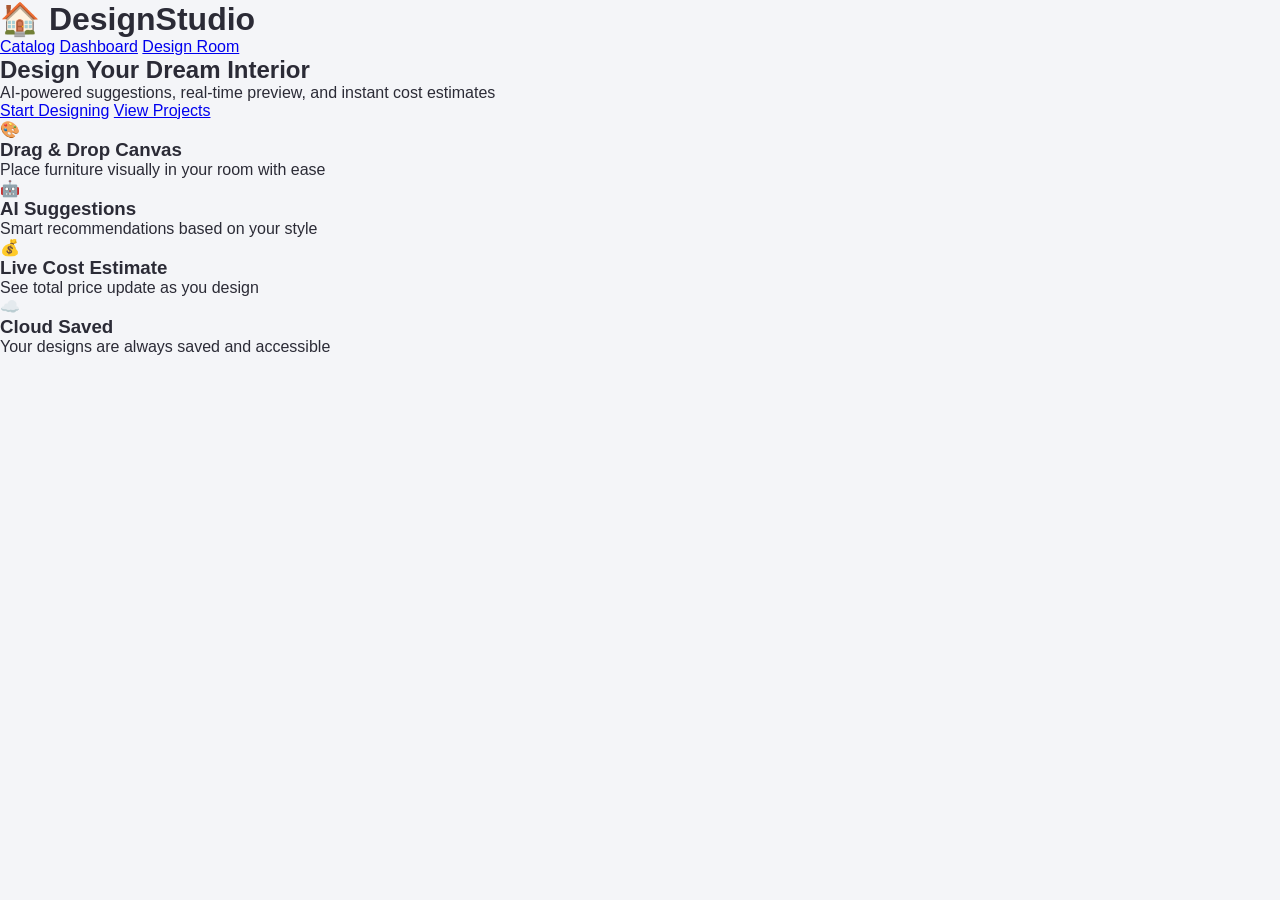
==== templates/index.html @ b5102d61 "Upload full upgraded interior design system" ====
<!DOCTYPE html>
<html lang="en">
<head>
  <meta charset="UTF-8"/>
  <title>Interior Design Platform</title>
  <link rel="stylesheet" href="/static/css/style.css"/>
</head>
<body>
  <header>
    <h1>🏠 DesignStudio</h1>
    <nav>
       <a href="/catalog">Catalog</a>
    <a href="/dashboard">Dashboard</a>
    <a href="/design">Design Room</a>
    </nav>
  </header>

  <div class="hero">
    <h2>Design Your Dream Interior</h2>
    <p>AI-powered suggestions, real-time preview, and instant cost estimates</p>
    <a href="/design" class="btn">Start Designing</a>
    <a href="/dashboard" class="btn btn-outline">View Projects</a>
  </div>

  <div class="features">
    <div class="feature-card">
      <div class="icon">🎨</div>
      <h3>Drag & Drop Canvas</h3>
      <p>Place furniture visually in your room with ease</p>
    </div>
    <div class="feature-card">
      <div class="icon">🤖</div>
      <h3>AI Suggestions</h3>
      <p>Smart recommendations based on your style</p>
    </div>
    <div class="feature-card">
      <div class="icon">💰</div>
      <h3>Live Cost Estimate</h3>
      <p>See total price update as you design</p>
    </div>
    <div class="feature-card">
      <div class="icon">☁️</div>
      <h3>Cloud Saved</h3>
      <p>Your designs are always saved and accessible</p>
    </div>
  </div>
</body>
</html>
---- static/css/style.css ----
/* Premium HomeForge Design System & Theme Stylesheet */

:root {
  /* Common variables */
  --transition-fast: 0.15s ease;
  --transition-normal: 0.25s cubic-bezier(0.4, 0, 0.2, 1);
  --border-radius-sm: 6px;
  --border-radius-md: 10px;
  --border-radius-lg: 16px;
  --font-family: 'Inter', -apple-system, BlinkMacSystemFont, "Segoe UI", Roboto, sans-serif;
  
  /* Light Theme tokens (Default) */
  --primary: #1a1a2e;
  --primary-hover: #0f0f1d;
  --accent: #e94560;
  --accent-hover: #ff6b81;
  --bg-app: #f4f5f8;
  --bg-panel: rgba(255, 255, 255, 0.85);
  --bg-panel-dark: rgba(240, 242, 245, 0.9);
  --border-color: rgba(0, 0, 0, 0.08);
  --text-main: #2b2b36;
  --text-secondary: #75758a;
  --shadow-main: 0 8px 32px rgba(0, 0, 0, 0.06);
  --glass-bg: rgba(255, 255, 255, 0.7);
  --glass-border: rgba(255, 255, 255, 0.4);
  --glass-blur: 15px;
}

body.theme-dark {
  /* Dark Theme tokens */
  --primary: #ffffff;
  --primary-hover: #e0e0e0;
  --accent: #ff6b81;
  --accent-hover: #ff8fa3;
  --bg-app: #0e0e12;
  --bg-panel: rgba(24, 24, 30, 0.85);
  --bg-panel-dark: rgba(16, 16, 20, 0.95);
  --border-color: rgba(255, 255, 255, 0.08);
  --text-main: #f5f5f7;
  --text-secondary: #9090a8;
  --shadow-main: 0 12px 40px rgba(0, 0, 0, 0.4);
  --glass-bg: rgba(20, 20, 25, 0.7);
  --glass-border: rgba(255, 255, 255, 0.05);
}

/* ── BASE ELEMENTS ── */
* {
  box-sizing: border-box;
  margin: 0;
  padding: 0;
}
body {
  font-family: var(--font-family);
  background-color: var(--bg-app);
  color: var(--text-main);
  height: 100vh;
  display: flex;
  flex-direction: column;
  overflow: hidden;
  transition: background-color 0.3s, color 0.3s;
}

/* Glassmorphism utility class */
.glass {
  background: var(--glass-bg);
  backdrop-filter: blur(var(--glass-blur));
  -webkit-backdrop-filter: blur(var(--glass-blur));
  border: 1px solid var(--glass-border);
  box-shadow: var(--shadow-main);
}
.glass-dark {
  background: var(--bg-panel-dark);
  border: 1px solid var(--border-color);
  border-radius: var(--border-radius-md);
  padding: 12px;
}

/* ── TOP NAV BAR ── */
.top-nav {
  height: 60px;
  background: var(--bg-panel);
  backdrop-filter: blur(10px);
  -webkit-backdrop-filter: blur(10px);
  border-bottom: 1px solid var(--border-color);
  display: flex;
  justify-content: space-between;
  align-items: center;
  padding: 0 24px;
  z-index: 1000;
  box-shadow: 0 2px 10px rgba(0,0,0,0.02);
}
.logo-area {
  display: flex;
  align-items: center;
  gap: 10px;
}
.logo-icon {
  font-size: 24px;
}
.logo-text {
  font-size: 18px;
  font-weight: 750;
  letter-spacing: -0.5px;
}
.badge {
  background: linear-gradient(135deg, var(--accent), #ff8fa3);
  color: white;
  font-size: 9px;
  padding: 2px 6px;
  border-radius: 20px;
  margin-left: 4px;
  font-weight: 700;
  vertical-align: middle;
}
.nav-actions {
  display: flex;
  align-items: center;
  gap: 8px;
}
.nav-divider {
  color: var(--border-color);
  margin: 0 4px;
}
.nav-btn {
  background: none;
  border: 1px solid var(--border-color);
  padding: 6px 12px;
  border-radius: var(--border-radius-sm);
  color: var(--text-main);
  font-size: 12px;
  font-weight: 600;
  cursor: pointer;
  transition: all var(--transition-fast);
}
.nav-btn:hover {
  background: var(--border-color);
  transform: translateY(-1px);
}
.ar-btn {
  background: linear-gradient(135deg, #0d47a1, #1e88e5);
  color: white;
  border: none;
}
.ar-btn:hover {
  background: #1565c0;
}
.vr-btn {
  background: linear-gradient(135deg, #4a148c, #7b1fa2);
  color: white;
  border: none;
}
.vr-btn:hover {
  background: #6a1b9a;
}
#save-indicator {
  font-size: 11px;
  color: #2e7d32;
  background: rgba(46, 125, 50, 0.08);
  padding: 4px 8px;
  border-radius: 12px;
  font-weight: 700;
  margin-right: 8px;
  opacity: 0.5;
  transition: opacity 0.3s;
}

/* ── LAYOUT & PAGE ── */
.design-page {
  flex: 1;
  display: flex;
  flex-direction: column;
  overflow: hidden;
}
.room-bar {
  height: 48px;
  display: flex;
  align-items: center;
  padding: 0 16px;
  gap: 8px;
  border-bottom: 1px solid var(--border-color);
}
.section-tag {
  font-size: 10px;
  font-weight: 800;
  color: var(--text-secondary);
  letter-spacing: 0.5px;
  margin-right: 4px;
}
.room-btn {
  background: none;
  border: none;
  padding: 6px 14px;
  border-radius: 20px;
  color: var(--text-secondary);
  font-size: 12px;
  font-weight: 600;
  cursor: pointer;
  transition: all var(--transition-fast);
}
.room-btn:hover {
  background: var(--border-color);
  color: var(--text-main);
}
.room-btn.active {
  background: var(--accent);
  color: white !important;
}
.design-body {
  flex: 1;
  display: flex;
  overflow: hidden;
}

/* ── SIDE PANELS (LEFT & RIGHT) ── */
.left-panel, .right-panel {
  width: 280px;
  display: flex;
  flex-direction: column;
  border-right: 1px solid var(--border-color);
  overflow-y: auto;
  transition: background-color 0.3s;
}
.right-panel {
  border-right: none;
  border-left: 1px solid var(--border-color);
}
.panel-header {
  padding: 16px;
  font-size: 13px;
  font-weight: 800;
  color: var(--text-main);
  text-transform: uppercase;
  letter-spacing: 0.5px;
  border-bottom: 1px solid var(--border-color);
}

/* Accordion elements */
.accordion-item {
  border-bottom: 1px solid var(--border-color);
}
.accordion-header {
  padding: 14px 16px;
  display: flex;
  justify-content: space-between;
  align-items: center;
  font-size: 13px;
  font-weight: 700;
  cursor: pointer;
  user-select: none;
  transition: background var(--transition-fast);
}
.accordion-header:hover {
  background: rgba(0,0,0,0.02);
}
.chevron {
  font-size: 9px;
  color: var(--text-secondary);
  transition: transform var(--transition-normal);
}
.accordion-content {
  display: none;
  padding: 14px;
  max-height: 400px;
  overflow-y: auto;
}
.accordion-content label {
  font-size: 10px;
  font-weight: 800;
  text-transform: uppercase;
  color: var(--text-secondary);
  display: block;
  margin-bottom: 4px;
  margin-top: 8px;
}
.accordion-content select, .accordion-content input[type="text"] {
  width: 100%;
  padding: 8px 10px;
  border-radius: var(--border-radius-sm);
  border: 1px solid var(--border-color);
  background: var(--bg-panel);
  color: var(--text-main);
  font-size: 12px;
  outline: none;
  margin-bottom: 8px;
  box-sizing: border-box;
  transition: border-color var(--transition-fast);
}
.accordion-content select:focus, .accordion-content input[type="text"]:focus {
  border-color: var(--accent);
}
.accordion-content input[type="color"] {
  border: 1px solid var(--border-color);
  border-radius: 4px;
  cursor: pointer;
  background: none;
  padding: 0;
  width: 44px;
  height: 24px;
}
.accordion-content input[type="range"] {
  flex: 1;
  cursor: pointer;
}
.accordion-item.active .accordion-content {
  display: block;
}

/* ── FURNITURE CATALOG ── */
.catalog-filters {
  display: flex;
  flex-direction: column;
  gap: 8px;
  margin-bottom: 12px;
}
.catalog-filters input, .catalog-filters select, .ai-controls-card select {
  width: 100%;
  padding: 8px 12px;
  border-radius: var(--border-radius-sm);
  border: 1px solid var(--border-color);
  background: var(--bg-panel);
  color: var(--text-main);
  font-size: 12px;
  outline: none;
  transition: border-color var(--transition-fast);
}
.catalog-filters input:focus, .catalog-filters select:focus {
  border-color: var(--accent);
}
.furniture-list {
  display: flex;
  flex-direction: column;
  gap: 8px;
}
.furniture-card {
  background: var(--bg-panel);
  border: 1px solid var(--border-color);
  border-radius: var(--border-radius-md);
  padding: 10px;
  display: flex;
  align-items: center;
  gap: 12px;
  cursor: grab;
  transition: all var(--transition-fast);
  user-select: none;
}
.furniture-card:hover {
  transform: translateY(-1.5px);
  border-color: var(--accent);
  box-shadow: 0 4px 12px rgba(0,0,0,0.04);
}
.card-icon {
  font-size: 26px;
  width: 44px;
  height: 44px;
  background: var(--border-color);
  border-radius: var(--border-radius-sm);
  display: flex;
  align-items: center;
  justify-content: center;
}
.card-info {
  flex: 1;
}
.card-name {
  font-size: 12px;
  font-weight: 700;
  color: var(--text-main);
}
.card-meta {
  font-size: 10px;
  color: var(--text-secondary);
  margin-top: 2px;
}
.card-price {
  font-size: 11px;
  font-weight: 700;
  color: #2e7d32;
  margin-top: 2px;
}
.add-card-btn {
  background: none;
  border: none;
  font-size: 18px;
  color: var(--text-secondary);
  cursor: pointer;
  padding: 4px;
  transition: color var(--transition-fast);
}
.add-card-btn:hover {
  color: var(--accent);
}

/* ── PBR MATERIALS PANEL ── */
.materials-group label {
  font-size: 10px;
  font-weight: 800;
  text-transform: uppercase;
  color: var(--text-secondary);
  display: block;
  margin-bottom: 6px;
}
.material-grid {
  display: grid;
  grid-template-columns: repeat(3, 1fr);
  gap: 8px;
  margin-bottom: 12px;
}
.material-card {
  border: 1px solid var(--border-color);
  border-radius: var(--border-radius-sm);
  padding: 6px;
  text-align: center;
  cursor: pointer;
  transition: all var(--transition-fast);
}
.material-card:hover {
  border-color: var(--accent);
  transform: scale(1.02);
}
.mat-preview {
  width: 100%;
  height: 44px;
  border-radius: 4px;
  margin-bottom: 4px;
  background-size: cover;
  background-position: center;
}
.material-card span {
  font-size: 10px;
  font-weight: 700;
  color: var(--text-main);
}

/* Procedural texture placeholders for PBR preview cards */
.wood-bg { background-color: #b58a58; background-image: linear-gradient(90deg, #9e7343 25%, transparent 25%); }
.marble-bg { background-color: #fafafa; background-image: radial-gradient(circle, #e0e0e0 10%, transparent 10%); }
.concrete-bg { background-color: #9e9e9e; }
.brick-bg { background-color: #b71c1c; background-image: linear-gradient(0deg, #cfd8dc 5%, transparent 5%); }
.tiles-bg { background-color: #e0f7fa; background-image: linear-gradient(90deg, #ffffff 4%, transparent 4%); }

/* Color pickers */
.color-picker-palette {
  display: flex;
  gap: 6px;
  align-items: center;
}
.color-swatch {
  width: 24px;
  height: 24px;
  border-radius: 50%;
  cursor: pointer;
  border: 1px solid var(--border-color);
  transition: transform var(--transition-fast);
}
.color-swatch:hover {
  transform: scale(1.15);
}
#custom-wall-color {
  width: 28px;
  height: 28px;
  border-radius: 50%;
  border: none;
  cursor: pointer;
}

/* Uploader Section */
.upload-section {
  padding: 16px;
  margin-top: auto;
  border-top: 1px solid var(--border-color);
}
.upload-btn {
  display: block;
  text-align: center;
  background: var(--accent);
  color: white;
  padding: 8px 12px;
  border-radius: var(--border-radius-sm);
  font-size: 11px;
  font-weight: 700;
  cursor: pointer;
  margin-top: 8px;
}
.upload-btn:hover {
  background: var(--accent-hover);
}
#blueprint-upload {
  display: none;
}

/* ── MIDDLE CANVAS & TOOLBARS ── */
.canvas-area {
  flex: 1;
  position: relative;
  display: flex;
  flex-direction: column;
  align-items: center;
  justify-content: center;
  background: var(--bg-app);
}
.canvas-toolbar {
  position: absolute;
  top: 12px;
  left: 12px;
  right: 12px;
  height: 38px;
  border-radius: var(--border-radius-sm);
  padding: 0 16px;
  display: flex;
  align-items: center;
  font-size: 11px;
  z-index: 10;
  box-shadow: 0 2px 12px rgba(0,0,0,0.03);
}
.bar-divider {
  color: var(--text-secondary);
  margin: 0 8px;
}

/* Floating WebGL controls */
.viewer-controls {
  position: absolute;
  bottom: 40px;
  left: 50%;
  transform: translateX(-50%);
  display: flex;
  align-items: center;
  gap: 8px;
  padding: 6px 14px;
  border-radius: 30px;
  z-index: 10;
}
.control-btn {
  background: none;
  border: none;
  font-size: 14px;
  cursor: pointer;
  padding: 6px 10px;
  border-radius: 50%;
  color: var(--text-main);
  transition: all var(--transition-fast);
}
.control-btn:hover {
  background: var(--border-color);
  transform: scale(1.1);
}
.control-divider {
  color: var(--border-color);
  margin: 0 4px;
}

/* Viewports */
#room-canvas, #three-container {
  display: block;
  border: 1px solid var(--border-color);
  box-shadow: 0 10px 30px rgba(0,0,0,0.05);
}
#three-container canvas {
  display: block;
}
.canvas-hint {
  position: absolute;
  bottom: 12px;
  font-size: 10px;
  color: var(--text-secondary);
}

/* Calibration Banner */
#calibration-banner {
  position: absolute;
  top: 58px;
  left: 50%;
  transform: translateX(-50%);
  background: var(--accent);
  color: white;
  padding: 8px 16px;
  border-radius: 20px;
  font-size: 11px;
  font-weight: 700;
  z-index: 100;
  box-shadow: var(--shadow-main);
  display: flex;
  align-items: center;
  gap: 10px;
}
#calibration-banner button {
  background: rgba(255,255,255,0.2);
  border: none;
  color: white;
  padding: 2px 8px;
  border-radius: 12px;
  cursor: pointer;
  font-size: 10px;
}

/* ── RIGHT PANEL (AI + VALUATION) ── */
.ai-controls-card {
  margin: 14px;
  border-radius: var(--border-radius-md);
  padding: 14px;
  display: flex;
  flex-direction: column;
  gap: 10px;
}
.ai-controls-card label {
  font-size: 10px;
  font-weight: 800;
  color: var(--text-secondary);
  text-transform: uppercase;
}
.ai-action-btn {
  background: linear-gradient(135deg, var(--accent), #ff6b81);
  color: white;
  border: none;
  padding: 10px;
  border-radius: var(--border-radius-sm);
  font-size: 11px;
  font-weight: 700;
  cursor: pointer;
  transition: transform var(--transition-fast);
  margin-top: 6px;
}
.ai-action-btn:hover {
  transform: translateY(-1px);
  box-shadow: 0 4px 12px rgba(233, 69, 96, 0.3);
}
.cost-section {
  margin: 14px;
  border-radius: var(--border-radius-md);
  padding: 14px;
}
.total-box {
  background: linear-gradient(135deg, rgba(46, 125, 50, 0.1), rgba(76, 175, 80, 0.15));
  border: 1px dashed rgba(46,125,50,0.3);
  border-radius: var(--border-radius-sm);
  padding: 12px;
  text-align: center;
  margin-bottom: 12px;
}
.total-label {
  font-size: 9px;
  font-weight: 800;
  color: var(--text-secondary);
  letter-spacing: 0.5px;
}
.amount {
  font-size: 26px;
  font-weight: 800;
  color: #2e7d32;
  margin-top: 4px;
}
.cost-row {
  display: flex;
  justify-content: space-between;
  font-size: 11px;
  color: var(--text-secondary);
  margin-bottom: 12px;
}
.cost-row strong {
  color: var(--text-main);
}
.quote-btn {
  width: 100%;
  background: none;
  border: 1px solid var(--border-color);
  padding: 8px;
  font-size: 11px;
  font-weight: 700;
  color: var(--text-main);
  cursor: pointer;
  border-radius: var(--border-radius-sm);
  transition: all var(--transition-fast);
}
.quote-btn:hover {
  background: var(--border-color);
}

/* ── MOCK XR / PHONE & WALK CONTROLS ── */
#ar-overlay-frame {
  position: fixed;
  top: 0; left: 0; width: 100vw; height: 100vh;
  background: rgba(0, 0, 0, 0.65);
  backdrop-filter: blur(8px);
  z-index: 2000;
  display: flex;
  align-items: center;
  justify-content: center;
}
.ar-phone-shell {
  width: 320px;
  height: 640px;
  background: #212121;
  border-radius: 40px;
  border: 10px solid #424242;
  padding: 10px;
  box-shadow: 0 25px 50px rgba(0,0,0,0.6);
  position: relative;
}
.ar-phone-screen {
  width: 100%;
  height: 100%;
  background: #000;
  border-radius: 28px;
  overflow: hidden;
  position: relative;
}
.ar-feed-grid {
  position: absolute;
  top: 0; left: 0; width: 100%; height: 100%;
  background-image: linear-gradient(rgba(255,255,255,0.05) 1px, transparent 1px),
                    linear-gradient(90deg, rgba(255,255,255,0.05) 1px, transparent 1px);
  background-size: 20px 20px;
  pointer-events: none;
  z-index: 5;
}
.ar-sim-indicator {
  position: absolute;
  top: 15px; left: 50%; transform: translateX(-50%);
  background: rgba(0,0,0,0.6);
  color: #66bb6a;
  font-size: 8px;
  text-transform: uppercase;
  font-weight: 800;
  padding: 4px 10px;
  border-radius: 12px;
  letter-spacing: 0.5px;
  z-index: 10;
}
.ar-instructions {
  position: absolute;
  bottom: 15px; left: 12px; right: 12px;
  background: rgba(0,0,0,0.7);
  color: white;
  font-size: 10px;
  padding: 8px;
  border-radius: 12px;
  text-align: center;
  z-index: 10;
}
.ar-instructions button {
  background: var(--accent);
  color: white;
  border: none;
  padding: 4px 10px;
  border-radius: 8px;
  font-size: 9px;
  cursor: pointer;
  margin-top: 6px;
  font-weight: 700;
}

#vr-hud-overlay {
  position: fixed;
  bottom: 30px; left: 30px;
  z-index: 1000;
}
.vr-hud-card {
  background: rgba(0, 0, 0, 0.75);
  border: 1px solid rgba(255,255,255,0.1);
  color: white;
  padding: 18px;
  border-radius: var(--border-radius-md);
  box-shadow: var(--shadow-main);
  max-width: 250px;
}
.vr-hud-card h3 { font-size: 13px; margin-bottom: 6px; color: var(--accent); text-transform: uppercase; letter-spacing: 0.5px; }
.vr-hud-card p { font-size: 10px; color: #ccc; margin-bottom: 4px; }
.vr-hud-card button {
  background: var(--accent);
  border: none;
  color: white;
  padding: 6px 12px;
  border-radius: var(--border-radius-sm);
  cursor: pointer;
  font-size: 10px;
  font-weight: 750;
  margin-top: 10px;
  width: 100%;
}

/* ── TOAST NOTIFICATIONS ── */
.toast-notification {
  position: fixed;
  top: -60px;
  left: 50%;
  transform: translateX(-50%);
  background: rgba(255, 255, 255, 0.95);
  backdrop-filter: blur(8px);
  border: 1px solid var(--border-color);
  box-shadow: 0 8px 30px rgba(0,0,0,0.15);
  color: #222;
  padding: 10px 24px;
  border-radius: 30px;
  font-size: 12px;
  font-weight: 700;
  z-index: 3000;
  transition: top var(--transition-normal);
  display: flex;
  align-items: center;
  gap: 8px;
}
body.theme-dark .toast-notification {
  background: rgba(30, 30, 40, 0.95);
  color: #fff;
}
.toast-notification.visible {
  top: 24px;
}

/* ── STEP WORKFLOW NAVIGATION INDICATORS ── */
.step-indicator-bar {
  display: flex;
  align-items: center;
  justify-content: center;
  gap: 16px;
  padding: 12px 24px;
  background: rgba(255, 255, 255, 0.85);
  backdrop-filter: blur(16px);
  border-bottom: 1px solid var(--border-color);
  z-index: 101;
  position: relative;
}
body.theme-dark .step-indicator-bar {
  background: rgba(18, 18, 24, 0.85);
}
.step-item {
  display: flex;
  align-items: center;
  gap: 8px;
  font-weight: 750;
  font-size: 13px;
  color: var(--text-secondary);
  cursor: pointer;
  transition: all var(--transition-fast);
  padding: 6px 14px;
  border-radius: 20px;
}
.step-item:hover {
  color: var(--accent);
  background: rgba(0, 180, 255, 0.05);
}
.step-item.active {
  color: var(--accent);
  background: rgba(0, 180, 255, 0.1);
}
.step-number {
  width: 22px;
  height: 22px;
  border-radius: 50%;
  background: var(--border-color);
  color: var(--text-main);
  font-size: 10px;
  display: inline-flex;
  align-items: center;
  justify-content: center;
  font-weight: 800;
  transition: all var(--transition-fast);
}
.step-item.active .step-number {
  background: var(--accent);
  color: white;
}
.step-line {
  width: 50px;
  height: 2px;
  background: var(--border-color);
  border-radius: 1px;
}

/* ── FLOATING VERTICAL BLUEPRINT CONTROLS ── */
.editing-controls {
  position: absolute;
  top: 70px;
  left: 20px;
  display: flex;
  flex-direction: column;
  gap: 8px;
  padding: 8px;
  border-radius: 12px;
  z-index: 100;
  background: rgba(255, 255, 255, 0.85);
  backdrop-filter: blur(12px);
  border: 1px solid var(--border-color);
}
body.theme-dark .editing-controls {
  background: rgba(30, 30, 42, 0.85);
}
.tool-btn {
  width: 38px;
  height: 38px;
  border-radius: 8px;
  border: 1px solid var(--border-color);
  background: var(--bg-card);
  cursor: pointer;
  font-size: 18px;
  display: flex;
  align-items: center;
  justify-content: center;
  transition: all var(--transition-fast);
}
.tool-btn:hover {
  border-color: var(--accent);
  transform: scale(1.05);
}
.tool-btn.active {
  background: var(--accent) !important;
  color: white !important;
  border-color: var(--accent);
  box-shadow: 0 4px 10px rgba(0, 180, 255, 0.35);
}

/* ── PROPERTIES PANEL STYLING ── */
#properties-panel-content {
  display: flex;
  flex-direction: column;
  gap: 12px;
}
#properties-panel-content label {
  font-size: 10px;
  font-weight: 800;
  color: var(--text-secondary);
  text-transform: uppercase;
  margin-bottom: 2px;
  display: block;
}
#properties-panel-content input[type="text"], 
#properties-panel-content select {
  width: 100%;
  padding: 8px 10px;
  border-radius: 6px;
  border: 1px solid var(--border-color);
  background: var(--bg-card);
  color: var(--text-main);
  font-size: 12px;
  outline: none;
  transition: border-color var(--transition-fast);
}
#properties-panel-content input[type="text"]:focus,
#properties-panel-content select:focus {
  border-color: var(--accent);
}
#properties-panel-content input[type="range"] {
  -webkit-appearance: none;
  width: 100%;
  height: 6px;
  border-radius: 3px;
  background: var(--border-color);
  outline: none;
  margin: 6px 0;
}
#properties-panel-content input[type="range"]::-webkit-slider-thumb {
  -webkit-appearance: none;
  appearance: none;
  width: 16px;
  height: 16px;
  border-radius: 50%;
  background: var(--accent);
  cursor: pointer;
  box-shadow: 0 2px 5px rgba(0,0,0,0.15);
  transition: transform var(--transition-fast);
}
#properties-panel-content input[type="range"]::-webkit-slider-thumb:hover {
  transform: scale(1.15);
}
.prop-row {
  display: flex;
  justify-content: space-between;
  align-items: center;
  font-size: 12px;
}
.prop-value {
  font-weight: 700;
  color: var(--accent);
}
.prop-btn-danger {
  width: 100%;
  background: #c62828;
  color: white;
  border: none;
  border-radius: 6px;
  padding: 8px;
  font-weight: 700;
  font-size: 12px;
  cursor: pointer;
  transition: background var(--transition-fast);
  margin-top: 6px;
}
.prop-btn-danger:hover {
  background: #b71c1c;
}
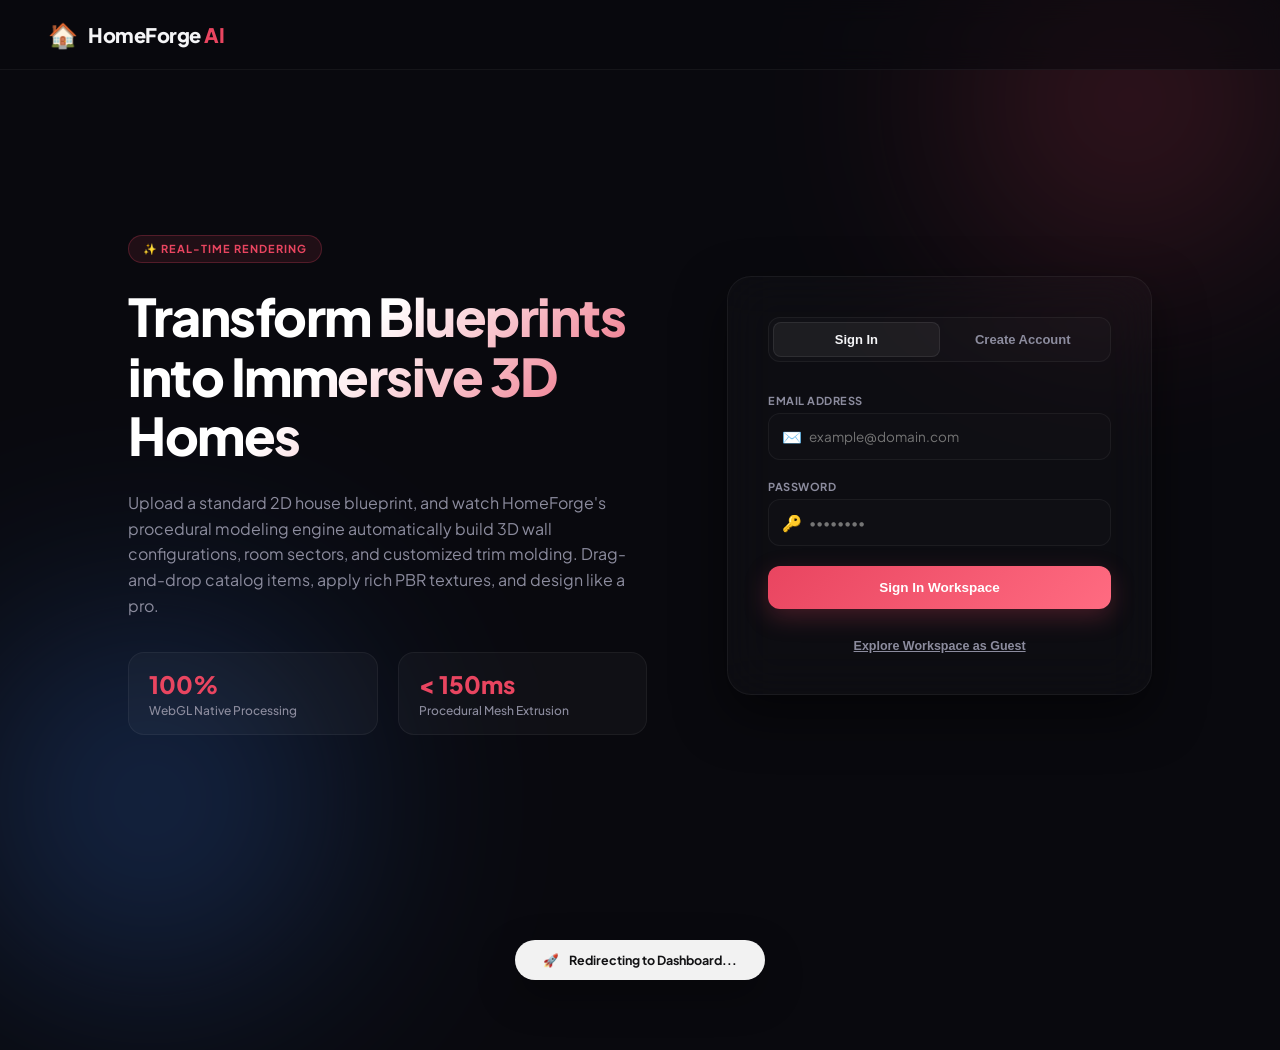
==== commit 41fcb0f7: "Build premium Landing Page, Interactive Projects Dashboard, Sourcing Catalog with 3D WebGL Inspector" ====
--- a/templates/index.html
+++ b/templates/index.html
@@ -2,48 +2,553 @@
 <html lang="en">
 <head>
   <meta charset="UTF-8"/>
-  <title>Interior Design Platform</title>
-  <link rel="stylesheet" href="/static/css/style.css"/>
+  <meta name="viewport" content="width=device-width, initial-scale=1.0"/>
+  <title>DesignStudio - Premium AI Interior Designer</title>
+  <link rel="preconnect" href="https://fonts.googleapis.com">
+  <link rel="preconnect" href="https://fonts.gstatic.com" crossorigin>
+  <link href="https://fonts.googleapis.com/css2?family=Plus+Jakarta+Sans:wght@300;400;500;600;700;800&display=swap" rel="stylesheet">
+  <style>
+    :root {
+      --primary-dark: #09090e;
+      --secondary-dark: #121224;
+      --accent: #e94560;
+      --accent-hover: #ff6b81;
+      --text-main: #f5f5f7;
+      --text-muted: #8c8c9e;
+      --glass-bg: rgba(255, 255, 255, 0.03);
+      --glass-border: rgba(255, 255, 255, 0.05);
+      --glass-blur: 24px;
+      --shadow-premium: 0 20px 50px rgba(0, 0, 0, 0.5);
+      --font: 'Plus Jakarta Sans', -apple-system, BlinkMacSystemFont, sans-serif;
+    }
+
+    * {
+      box-sizing: border-box;
+      margin: 0;
+      padding: 0;
+    }
+
+    body {
+      font-family: var(--font);
+      background-color: var(--primary-dark);
+      color: var(--text-main);
+      min-height: 100vh;
+      overflow-x: hidden;
+      display: flex;
+      flex-direction: column;
+      position: relative;
+    }
+
+    /* Animated Ambient Lights */
+    .ambient-light {
+      position: absolute;
+      border-radius: 50%;
+      filter: blur(120px);
+      z-index: 0;
+      pointer-events: none;
+      opacity: 0.45;
+      animation: float-glow 8s infinite alternate ease-in-out;
+    }
+    .ambient-light-1 {
+      width: 400px;
+      height: 400px;
+      background: radial-gradient(circle, var(--accent) 0%, transparent 70%);
+      top: -100px;
+      right: -50px;
+    }
+    .ambient-light-2 {
+      width: 500px;
+      height: 500px;
+      background: radial-gradient(circle, #3b82f6 0%, transparent 70%);
+      bottom: -150px;
+      left: -100px;
+      animation-delay: -3s;
+    }
+
+    @keyframes float-glow {
+      0% { transform: translateY(0) scale(1); opacity: 0.4; }
+      100% { transform: translateY(30px) scale(1.1); opacity: 0.55; }
+    }
+
+    /* NAV HEADER */
+    header {
+      height: 70px;
+      padding: 0 48px;
+      display: flex;
+      justify-content: space-between;
+      align-items: center;
+      border-bottom: 1px solid var(--glass-border);
+      background: rgba(9, 9, 14, 0.6);
+      backdrop-filter: blur(12px);
+      z-index: 10;
+      position: relative;
+    }
+    .logo {
+      display: flex;
+      align-items: center;
+      gap: 10px;
+      text-decoration: none;
+      color: var(--text-main);
+    }
+    .logo span {
+      font-size: 24px;
+    }
+    .logo h1 {
+      font-size: 20px;
+      font-weight: 800;
+      letter-spacing: -0.5px;
+    }
+    .logo h1 span {
+      color: var(--accent);
+      font-size: inherit;
+    }
+
+    /* MAIN CONTAINER */
+    .portal-container {
+      flex: 1;
+      display: grid;
+      grid-template-columns: 1.1fr 0.9fr;
+      align-items: center;
+      padding: 40px 10%;
+      gap: 80px;
+      z-index: 5;
+      position: relative;
+    }
+
+    @media (max-width: 1024px) {
+      .portal-container {
+        grid-template-columns: 1fr;
+        padding: 40px 5%;
+        gap: 40px;
+      }
+      header {
+        padding: 0 24px;
+      }
+    }
+
+    /* HERO INFO */
+    .hero-info {
+      display: flex;
+      flex-direction: column;
+      gap: 24px;
+    }
+    .badge {
+      background: rgba(233, 69, 96, 0.1);
+      border: 1px solid rgba(233, 69, 96, 0.25);
+      color: var(--accent);
+      padding: 6px 14px;
+      border-radius: 30px;
+      font-size: 11px;
+      font-weight: 700;
+      width: fit-content;
+      text-transform: uppercase;
+      letter-spacing: 1px;
+      animation: pulse 2s infinite;
+    }
+    .hero-info h2 {
+      font-size: 52px;
+      font-weight: 800;
+      line-height: 1.15;
+      letter-spacing: -1.5px;
+      background: linear-gradient(135deg, #fff 40%, var(--accent) 100%);
+      -webkit-background-clip: text;
+      -webkit-text-fill-color: transparent;
+    }
+    .hero-info p {
+      font-size: 16px;
+      color: var(--text-muted);
+      line-height: 1.6;
+    }
+
+    /* Stats Grid */
+    .stats-grid {
+      display: grid;
+      grid-template-columns: 1fr 1fr;
+      gap: 20px;
+      margin-top: 10px;
+    }
+    .stat-card {
+      background: var(--glass-bg);
+      border: 1px solid var(--glass-border);
+      border-radius: 16px;
+      padding: 16px 20px;
+      transition: border-color 0.3s;
+    }
+    .stat-card:hover {
+      border-color: rgba(255, 255, 255, 0.1);
+    }
+    .stat-num {
+      font-size: 24px;
+      font-weight: 800;
+      color: var(--accent);
+    }
+    .stat-lbl {
+      font-size: 12px;
+      color: var(--text-muted);
+      margin-top: 4px;
+      font-weight: 500;
+    }
+
+    /* LOGIN CARD */
+    .auth-card {
+      background: rgba(255, 255, 255, 0.02);
+      border: 1px solid var(--glass-border);
+      border-radius: 24px;
+      padding: 40px;
+      backdrop-filter: blur(var(--glass-blur));
+      -webkit-backdrop-filter: blur(var(--glass-blur));
+      box-shadow: var(--shadow-premium);
+      position: relative;
+      overflow: hidden;
+    }
+
+    /* Switch Tabs */
+    .tabs-header {
+      display: flex;
+      position: relative;
+      background: rgba(255,255,255,0.02);
+      border: 1px solid var(--glass-border);
+      border-radius: 12px;
+      padding: 4px;
+      margin-bottom: 32px;
+    }
+    .tab-btn {
+      flex: 1;
+      background: none;
+      border: none;
+      color: var(--text-muted);
+      padding: 10px;
+      font-size: 13px;
+      font-weight: 700;
+      cursor: pointer;
+      z-index: 2;
+      transition: color 0.3s;
+    }
+    .tab-btn.active {
+      color: var(--text-main);
+    }
+    .tab-indicator {
+      position: absolute;
+      top: 4px;
+      bottom: 4px;
+      left: 4px;
+      width: calc(50% - 4px);
+      background: rgba(255, 255, 255, 0.05);
+      border: 1px solid rgba(255, 255, 255, 0.08);
+      border-radius: 8px;
+      z-index: 1;
+      transition: transform 0.3s cubic-bezier(0.4, 0, 0.2, 1);
+    }
+
+    /* Form Styles */
+    form {
+      display: flex;
+      flex-direction: column;
+      gap: 20px;
+    }
+    .form-group {
+      display: flex;
+      flex-direction: column;
+      gap: 6px;
+      position: relative;
+    }
+    .form-group label {
+      font-size: 11px;
+      font-weight: 700;
+      color: var(--text-muted);
+      text-transform: uppercase;
+      letter-spacing: 0.5px;
+    }
+    .input-wrapper {
+      position: relative;
+    }
+    .input-wrapper span {
+      position: absolute;
+      left: 14px;
+      top: 50%;
+      transform: translateY(-50%);
+      font-size: 16px;
+      color: var(--text-muted);
+      pointer-events: none;
+      transition: color 0.3s;
+    }
+    form input {
+      width: 100%;
+      padding: 14px 16px 14px 40px;
+      border-radius: 12px;
+      border: 1px solid var(--glass-border);
+      background: rgba(255,255,255,0.01);
+      color: var(--text-main);
+      font-size: 13.5px;
+      outline: none;
+      font-family: inherit;
+      transition: all 0.3s;
+    }
+    form input:focus {
+      border-color: var(--accent);
+      background: rgba(255,255,255,0.03);
+      box-shadow: 0 0 15px rgba(233, 69, 96, 0.15);
+    }
+    form input:focus + span {
+      color: var(--accent);
+    }
+    
+    .error-msg {
+      font-size: 11px;
+      color: #ff4a6b;
+      margin-top: 4px;
+      display: none;
+    }
+
+    .btn-submit {
+      background: linear-gradient(135deg, var(--accent), #ff6b81);
+      border: none;
+      padding: 14px;
+      border-radius: 12px;
+      color: white;
+      font-weight: 750;
+      font-size: 13.5px;
+      cursor: pointer;
+      transition: all 0.3s;
+      display: flex;
+      align-items: center;
+      justify-content: center;
+      gap: 10px;
+      box-shadow: 0 8px 24px rgba(233, 69, 96, 0.25);
+    }
+    .btn-submit:hover {
+      transform: translateY(-1.5px);
+      box-shadow: 0 12px 30px rgba(233, 69, 96, 0.35);
+    }
+
+    /* Guest Option */
+    .guest-option {
+      text-align: center;
+      margin-top: 24px;
+    }
+    .guest-link {
+      background: none;
+      border: none;
+      color: var(--text-muted);
+      font-size: 12.5px;
+      font-weight: 600;
+      cursor: pointer;
+      text-decoration: underline;
+      transition: color 0.3s;
+    }
+    .guest-link:hover {
+      color: var(--text-main);
+    }
+
+    /* Toast Alert */
+    .toast {
+      position: fixed;
+      bottom: -80px;
+      left: 50%;
+      transform: translateX(-50%);
+      background: rgba(255, 255, 255, 0.95);
+      color: #121214;
+      padding: 12px 28px;
+      border-radius: 30px;
+      font-size: 12.5px;
+      font-weight: 700;
+      box-shadow: 0 15px 40px rgba(0,0,0,0.3);
+      z-index: 1000;
+      transition: bottom 0.4s cubic-bezier(0.175, 0.885, 0.32, 1.275);
+      display: flex;
+      align-items: center;
+      gap: 10px;
+    }
+    .toast.show {
+      bottom: 40px;
+    }
+
+    /* Loading Spinner */
+    .spinner {
+      width: 18px;
+      height: 18px;
+      border: 3px solid rgba(255,255,255,0.3);
+      border-radius: 50%;
+      border-top-color: white;
+      animation: spin 0.8s infinite linear;
+      display: none;
+    }
+    @keyframes spin {
+      100% { transform: rotate(360deg); }
+    }
+    @keyframes pulse {
+      0% { transform: scale(1); }
+      50% { transform: scale(1.03); }
+      100% { transform: scale(1); }
+    }
+  </style>
 </head>
 <body>
+  <!-- Floating background lights -->
+  <div class="ambient-light ambient-light-1"></div>
+  <div class="ambient-light ambient-light-2"></div>
+
+  <!-- Header -->
   <header>
-    <h1>🏠 DesignStudio</h1>
-    <nav>
-       <a href="/catalog">Catalog</a>
-    <a href="/dashboard">Dashboard</a>
-    <a href="/design">Design Room</a>
-    </nav>
+    <a href="/" class="logo">
+      <span>🏠</span>
+      <h1>HomeForge <span>AI</span></h1>
+    </a>
   </header>
 
-  <div class="hero">
-    <h2>Design Your Dream Interior</h2>
-    <p>AI-powered suggestions, real-time preview, and instant cost estimates</p>
-    <a href="/design" class="btn">Start Designing</a>
-    <a href="/dashboard" class="btn btn-outline">View Projects</a>
+  <!-- Content Portal -->
+  <main class="portal-container">
+    <div class="hero-info">
+      <div class="badge">✨ Real-time rendering</div>
+      <h2>Transform Blueprints into Immersive 3D Homes</h2>
+      <p>Upload a standard 2D house blueprint, and watch HomeForge's procedural modeling engine automatically build 3D wall configurations, room sectors, and customized trim molding. Drag-and-drop catalog items, apply rich PBR textures, and design like a pro.</p>
+      
+      <div class="stats-grid">
+        <div class="stat-card">
+          <div class="stat-num">100%</div>
+          <div class="stat-lbl">WebGL Native Processing</div>
+        </div>
+        <div class="stat-card">
+          <div class="stat-num">&lt; 150ms</div>
+          <div class="stat-lbl">Procedural Mesh Extrusion</div>
+        </div>
+      </div>
+    </div>
+
+    <!-- Login/Signup Card -->
+    <div class="auth-card">
+      <div class="tabs-header">
+        <div class="tab-indicator" id="tab-indicator"></div>
+        <button class="tab-btn active" onclick="switchTab('signin', this)">Sign In</button>
+        <button class="tab-btn" onclick="switchTab('register', this)">Create Account</button>
+      </div>
+
+      <form id="auth-form" onsubmit="handleAuthSubmit(event)">
+        <div class="form-group" id="name-group" style="display: none;">
+          <label for="reg-name">Full Name</label>
+          <div class="input-wrapper">
+            <input type="text" id="reg-name" placeholder="Enter your name"/>
+            <span>👤</span>
+          </div>
+        </div>
+
+        <div class="form-group">
+          <label for="auth-email">Email Address</label>
+          <div class="input-wrapper">
+            <input type="text" id="auth-email" placeholder="example@domain.com" required/>
+            <span>✉️</span>
+          </div>
+          <div class="error-msg" id="email-error">Please enter a valid email address.</div>
+        </div>
+
+        <div class="form-group">
+          <label for="auth-pass">Password</label>
+          <div class="input-wrapper">
+            <input type="password" id="auth-pass" placeholder="••••••••" required/>
+            <span>🔑</span>
+          </div>
+          <div class="error-msg" id="pass-error">Password must be at least 6 characters.</div>
+        </div>
+
+        <button class="btn-submit" type="submit">
+          <span class="spinner" id="btn-spinner"></span>
+          <span id="btn-text">Sign In Workspace</span>
+        </button>
+      </form>
+
+      <div class="guest-option">
+        <button class="guest-link" onclick="bypassLogin()">Explore Workspace as Guest</button>
+      </div>
+    </div>
+  </main>
+
+  <div class="toast" id="toast-banner">
+    <span id="toast-icon">🚀</span>
+    <span id="toast-msg">Redirecting to Dashboard...</span>
   </div>
 
-  <div class="features">
-    <div class="feature-card">
-      <div class="icon">🎨</div>
-      <h3>Drag & Drop Canvas</h3>
-      <p>Place furniture visually in your room with ease</p>
-    </div>
-    <div class="feature-card">
-      <div class="icon">🤖</div>
-      <h3>AI Suggestions</h3>
-      <p>Smart recommendations based on your style</p>
-    </div>
-    <div class="feature-card">
-      <div class="icon">💰</div>
-      <h3>Live Cost Estimate</h3>
-      <p>See total price update as you design</p>
-    </div>
-    <div class="feature-card">
-      <div class="icon">☁️</div>
-      <h3>Cloud Saved</h3>
-      <p>Your designs are always saved and accessible</p>
-    </div>
-  </div>
+  <script>
+    let activeMode = 'signin';
+
+    function switchTab(mode, btn) {
+      activeMode = mode;
+      document.querySelectorAll('.tab-btn').forEach(b => b.classList.remove('active'));
+      btn.classList.add('active');
+
+      const indicator = document.getElementById('tab-indicator');
+      const nameGroup = document.getElementById('name-group');
+      const nameInput = document.getElementById('reg-name');
+      const btnText = document.getElementById('btn-text');
+
+      if (mode === 'signin') {
+        indicator.style.transform = 'translateX(0)';
+        nameGroup.style.display = 'none';
+        nameInput.removeAttribute('required');
+        btnText.textContent = 'Sign In Workspace';
+      } else {
+        indicator.style.transform = 'translateX(100%)';
+        nameGroup.style.display = 'flex';
+        nameInput.setAttribute('required', 'true');
+        btnText.textContent = 'Register & Enter';
+      }
+    }
+
+    function showToast(icon, message) {
+      const toast = document.getElementById('toast-banner');
+      document.getElementById('toast-icon').textContent = icon;
+      document.getElementById('toast-msg').textContent = message;
+      toast.classList.add('show');
+      setTimeout(() => toast.classList.remove('show'), 3000);
+    }
+
+    function handleAuthSubmit(e) {
+      e.preventDefault();
+      
+      const email = document.getElementById('auth-email').value;
+      const pass = document.getElementById('auth-pass').value;
+      const emailError = document.getElementById('email-error');
+      const passError = document.getElementById('pass-error');
+
+      // Simple email validation
+      const emailRegex = /^[^\s@]+@[^\s@]+\.[^\s@]+$/;
+      let valid = true;
+
+      if (!emailRegex.test(email)) {
+        emailError.style.display = 'block';
+        valid = false;
+      } else {
+        emailError.style.display = 'none';
+      }
+
+      if (pass.length < 6) {
+        passError.style.display = 'block';
+        valid = false;
+      } else {
+        passError.style.display = 'none';
+      }
+
+      if (!valid) return;
+
+      // Show loader
+      const spinner = document.getElementById('btn-spinner');
+      spinner.style.display = 'inline-block';
+      document.getElementById('btn-text').style.display = 'none';
+
+      setTimeout(() => {
+        showToast('🔓', activeMode === 'signin' ? 'Logged in successfully! Redirecting...' : 'Profile created! Redirecting...');
+        setTimeout(() => {
+          window.location = '/dashboard';
+        }, 1500);
+      }, 1200);
+    }
+
+    function bypassLogin() {
+      showToast('👤', 'Guest access authorized! Opening Dashboard...');
+      setTimeout(() => {
+        window.location = '/dashboard';
+      }, 1200);
+    }
+  </script>
 </body>
 </html>
 
